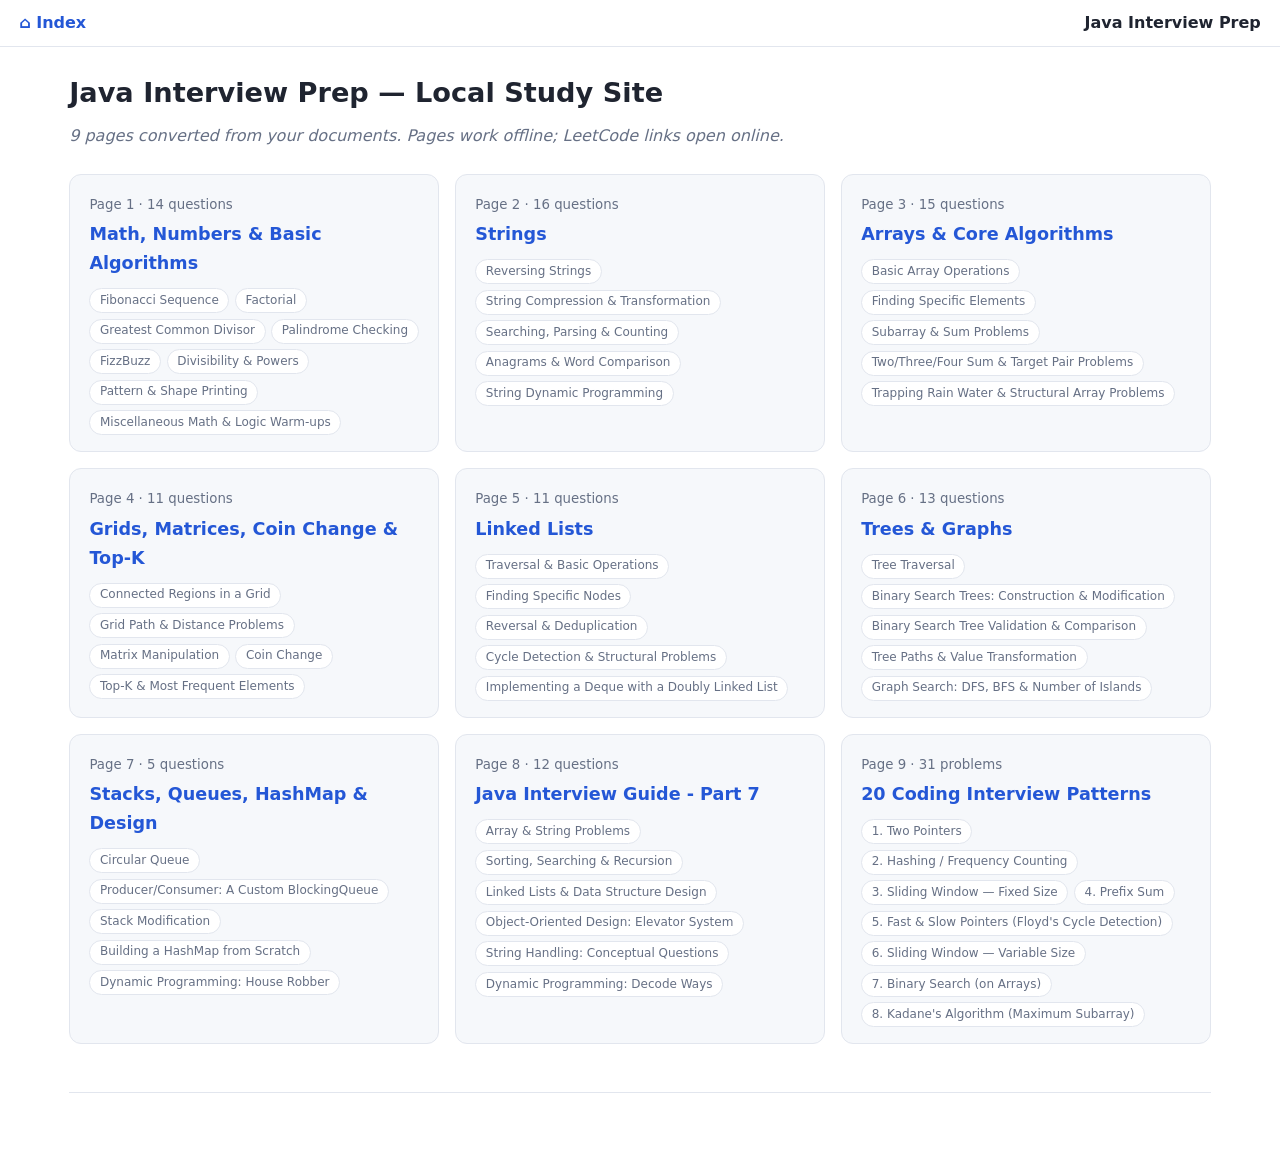
==== index.html @ 13a69d11 "Add files via upload" ====
<!DOCTYPE html><html lang="en"><head><meta charset="utf-8"><meta name="viewport" content="width=device-width,initial-scale=1"><title>Java Interview Prep</title><link rel="stylesheet" href="assets/style.css"></head><body>
<header class="top"><a href="index.html">&#8962; Index</a><span class="sp"></span><strong>Java Interview Prep</strong></header>
<div class="layout"><main><h1 class="title">Java Interview Prep &mdash; Local Study Site</h1><p class="sub">9 pages converted from your documents. Pages work offline; LeetCode links open online.</p>
<div class="grid"><a class="card" href="pages/01-math-numbers-basic-algorithms.html"><small>Page 1 &middot; 14 questions</small><h3>Math, Numbers &amp; Basic Algorithms</h3><div class="chips"><span>Fibonacci Sequence</span><span>Factorial</span><span>Greatest Common Divisor</span><span>Palindrome Checking</span><span>FizzBuzz</span><span>Divisibility &amp; Powers</span><span>Pattern &amp; Shape Printing</span><span>Miscellaneous Math &amp; Logic Warm-ups</span></div></a><a class="card" href="pages/02-strings.html"><small>Page 2 &middot; 16 questions</small><h3>Strings</h3><div class="chips"><span>Reversing Strings</span><span>String Compression &amp; Transformation</span><span>Searching, Parsing &amp; Counting</span><span>Anagrams &amp; Word Comparison</span><span>String Dynamic Programming</span></div></a><a class="card" href="pages/03-arrays-core-algorithms.html"><small>Page 3 &middot; 15 questions</small><h3>Arrays &amp; Core Algorithms</h3><div class="chips"><span>Basic Array Operations</span><span>Finding Specific Elements</span><span>Subarray &amp; Sum Problems</span><span>Two/Three/Four Sum &amp; Target Pair Problems</span><span>Trapping Rain Water &amp; Structural Array Problems</span></div></a><a class="card" href="pages/04-grids-matrices-coin-change-topk.html"><small>Page 4 &middot; 11 questions</small><h3>Grids, Matrices, Coin Change &amp; Top-K</h3><div class="chips"><span>Connected Regions in a Grid</span><span>Grid Path &amp; Distance Problems</span><span>Matrix Manipulation</span><span>Coin Change</span><span>Top-K &amp; Most Frequent Elements</span></div></a><a class="card" href="pages/05-linked-list.html"><small>Page 5 &middot; 11 questions</small><h3>Linked Lists</h3><div class="chips"><span>Traversal &amp; Basic Operations</span><span>Finding Specific Nodes</span><span>Reversal &amp; Deduplication</span><span>Cycle Detection &amp; Structural Problems</span><span>Implementing a Deque with a Doubly Linked List</span></div></a><a class="card" href="pages/06-trees-graphs.html"><small>Page 6 &middot; 13 questions</small><h3>Trees &amp; Graphs</h3><div class="chips"><span>Tree Traversal</span><span>Binary Search Trees: Construction &amp; Modification</span><span>Binary Search Tree Validation &amp; Comparison</span><span>Tree Paths &amp; Value Transformation</span><span>Graph Search: DFS, BFS &amp; Number of Islands</span></div></a><a class="card" href="pages/07-stacks-queues-hashmap-design.html"><small>Page 7 &middot; 5 questions</small><h3>Stacks, Queues, HashMap &amp; Design</h3><div class="chips"><span>Circular Queue</span><span>Producer/Consumer: A Custom BlockingQueue</span><span>Stack Modification</span><span>Building a HashMap from Scratch</span><span>Dynamic Programming: House Robber</span></div></a><a class="card" href="pages/08-java-interview-guide-part7.html"><small>Page 8 &middot; 12 questions</small><h3>Java Interview Guide - Part 7</h3><div class="chips"><span>Array &amp; String Problems</span><span>Sorting, Searching &amp; Recursion</span><span>Linked Lists &amp; Data Structure Design</span><span>Object-Oriented Design: Elevator System</span><span>String Handling: Conceptual Questions</span><span>Dynamic Programming: Decode Ways</span></div></a><a class="card" href="pages/09-leetcode-patterns.html"><small>Page 9 &middot; 31 problems</small><h3>20 Coding Interview Patterns</h3><div class="chips"><span>1. Two Pointers</span><span>2. Hashing / Frequency Counting</span><span>3. Sliding Window — Fixed Size</span><span>4. Prefix Sum</span><span>5. Fast &amp; Slow Pointers (Floyd&#x27;s Cycle Detection)</span><span>6. Sliding Window — Variable Size</span><span>7. Binary Search (on Arrays)</span><span>8. Kadane&#x27;s Algorithm (Maximum Subarray)</span></div></a></div><div class="pager"><span></span><span></span></div></main></div></body></html>
---- assets/style.css ----
:root{--bg:#fff;--fg:#1f2430;--mut:#667085;--acc:#2457d6;--card:#f6f8fb;--bd:#e2e6ee;--code:#f3f5f9;--k:#a626a4;--s:#2e7d32;--c:#8a919e;--n:#b45309;--t:#0b6bcb}
@media(prefers-color-scheme:dark){:root:not([data-theme=light]){--bg:#14171d;--fg:#e6e9ef;--mut:#9aa3b2;--acc:#7aa2ff;--card:#1b1f27;--bd:#2b313c;--code:#1a1e26;--k:#d68cf0;--s:#8fd694;--c:#7c8596;--n:#f0b36a;--t:#6cb6ff}}
*{box-sizing:border-box}html{scroll-behavior:smooth}body{margin:0;background:var(--bg);color:var(--fg);font:16px/1.65 system-ui,-apple-system,Segoe UI,Roboto,sans-serif}
a{color:var(--acc)}header.top{position:sticky;top:0;z-index:5;background:var(--bg);border-bottom:1px solid var(--bd);display:flex;gap:1rem;align-items:center;padding:.6rem 1.2rem}
header.top .sp{flex:1}header.top a{text-decoration:none;font-weight:600}
.layout{display:flex;gap:2rem;max-width:1180px;margin:0 auto;padding:1.5rem 1.2rem}nav.toc{width:250px;flex:none;position:sticky;top:4rem;align-self:flex-start;max-height:80vh;overflow:auto;font-size:.88rem}
nav.toc a{display:block;padding:.25rem 0;color:var(--mut);text-decoration:none}nav.toc a:hover{color:var(--acc)}main{min-width:0;flex:1}
h1{font-size:1.7rem;margin:2.2rem 0 .6rem;border-bottom:2px solid var(--bd);padding-bottom:.3rem}h1.title{margin-top:0;border:0}h2{font-size:1.25rem;margin:1.6rem 0 .5rem}h3{font-size:1.1rem;margin:1.6rem 0 .5rem}
.sub{color:var(--mut);font-style:italic;margin-top:-.4rem}p.question{background:var(--card);border-left:4px solid var(--acc);padding:.7rem 1rem;border-radius:6px;margin-top:2rem}
p.problem{border-left:3px solid var(--bd);padding-left:.9rem}p.complexity{color:var(--mut)}
pre{background:var(--code);border:1px solid var(--bd);border-radius:8px;padding:1rem;overflow-x:auto;font:13.5px/1.5 ui-monospace,Consolas,Menlo,monospace;tab-size:4}
code{font-family:ui-monospace,Consolas,Menlo,monospace;font-size:.92em}.k{color:var(--k)}.s{color:var(--s)}.c{color:var(--c);font-style:italic}.n{color:var(--n)}.t{color:var(--t)}
.callout{background:var(--card);border:1px solid var(--bd);border-radius:8px;padding:.7rem 1rem;margin:1rem 0}figure{margin:1rem 0;text-align:center}img{max-width:100%;height:auto;border-radius:8px;background:#fff}
.scroll{overflow-x:auto}table{border-collapse:collapse;width:100%}th,td{border:1px solid var(--bd);padding:.45rem .7rem;text-align:left;vertical-align:top}th{background:var(--card)}
.pager{display:flex;justify-content:space-between;gap:1rem;margin:3rem 0 1rem;padding-top:1rem;border-top:1px solid var(--bd)}
.grid{display:grid;grid-template-columns:repeat(auto-fill,minmax(300px,1fr));gap:1rem;margin:1.5rem 0}.card{display:block;background:var(--card);border:1px solid var(--bd);border-radius:12px;padding:1rem 1.2rem;text-decoration:none;color:inherit}
.card:hover{border-color:var(--acc)}.card h3{margin:.2rem 0 .4rem;color:var(--acc)}.card small{color:var(--mut)}.chips{display:flex;flex-wrap:wrap;gap:.35rem;margin-top:.6rem}.chips span{font-size:.75rem;background:var(--bg);border:1px solid var(--bd);border-radius:99px;padding:.1rem .6rem;color:var(--mut)}
a.lc{font-size:.78rem;font-weight:600;background:var(--bg);border:1px solid var(--bd);border-radius:99px;padding:.1rem .6rem;text-decoration:none;white-space:nowrap}.lcbar{display:inline-flex;flex-wrap:wrap;gap:.35rem;align-items:center;font-size:.8rem;font-weight:400;margin-top:.4rem}h3 .lcbar{margin:0 0 0 .5rem}details{background:var(--card);border:1px solid var(--bd);border-radius:8px;padding:.6rem 1rem}@media(max-width:820px){nav.toc{display:none}}
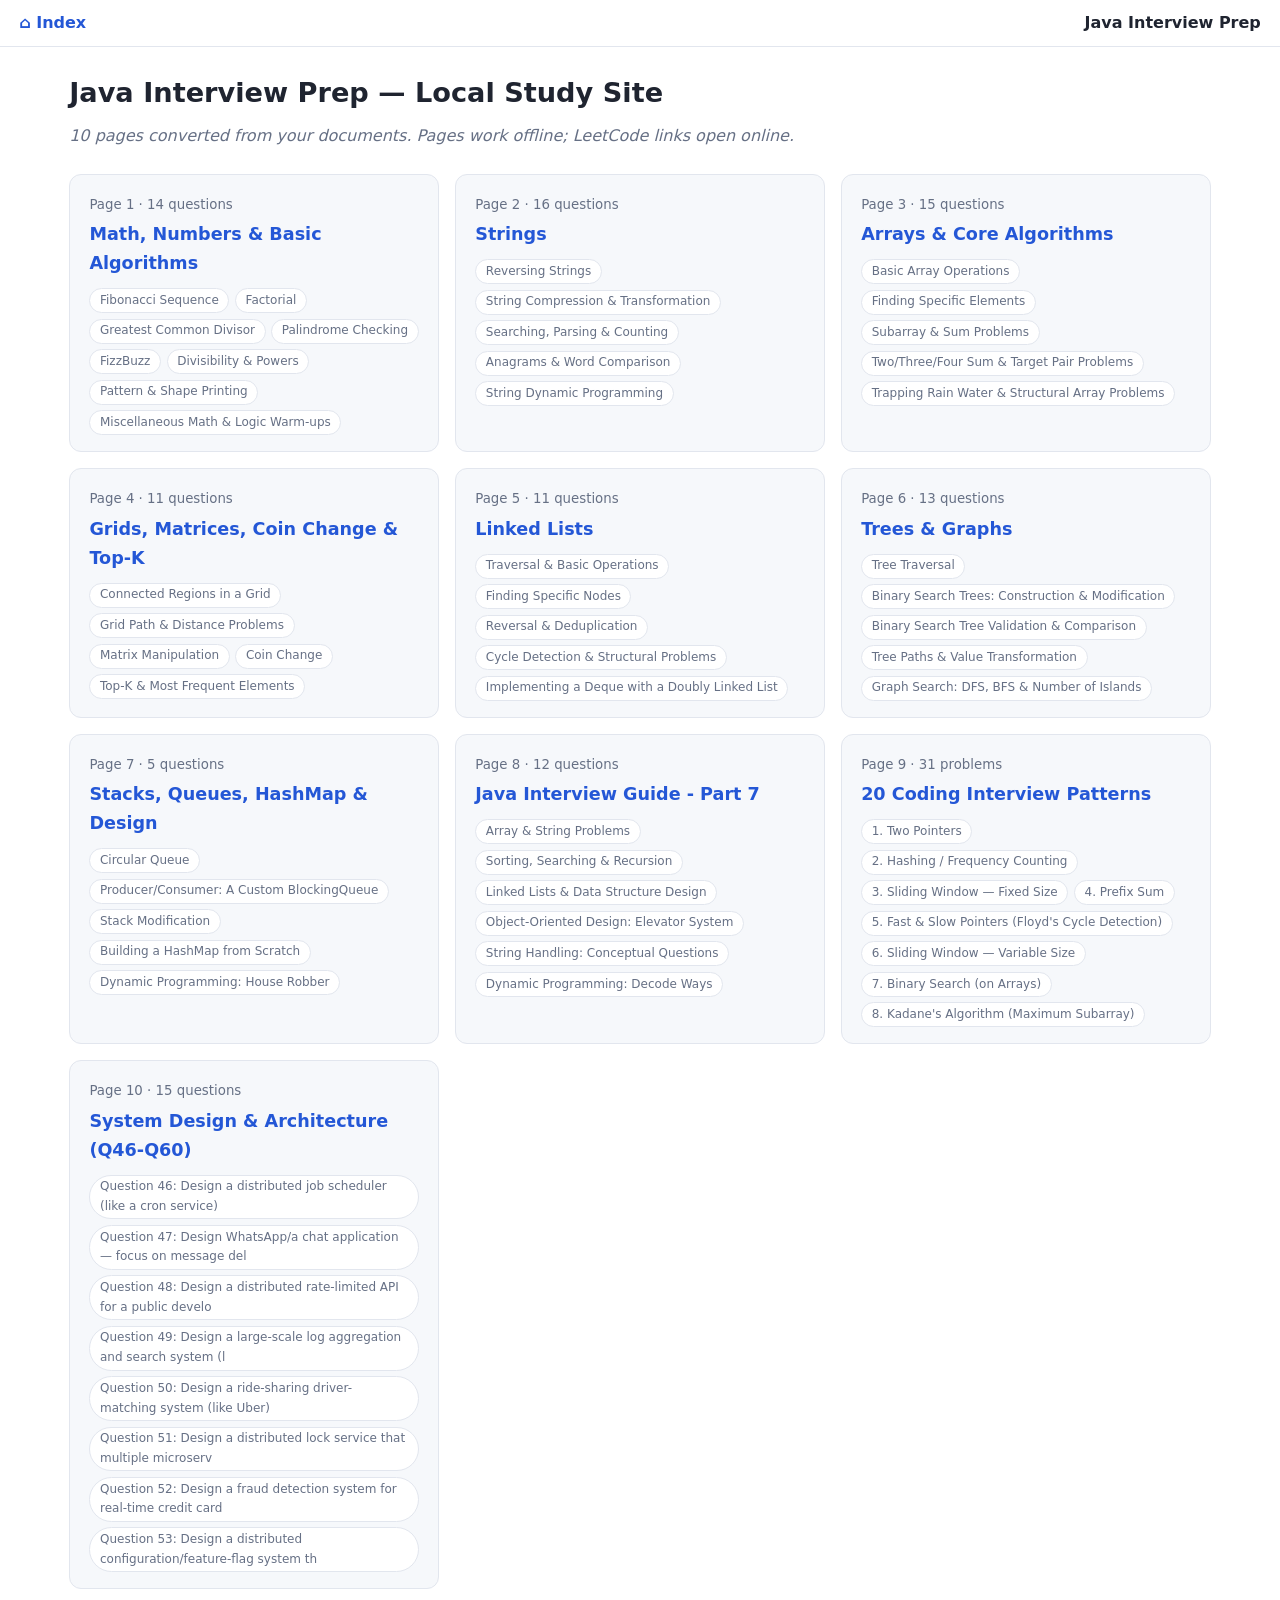
==== commit 4feb765e: "Add files via upload" ====
--- a/index.html
+++ b/index.html
@@ -1,4 +1,4 @@
 <!DOCTYPE html><html lang="en"><head><meta charset="utf-8"><meta name="viewport" content="width=device-width,initial-scale=1"><title>Java Interview Prep</title><link rel="stylesheet" href="assets/style.css"></head><body>
 <header class="top"><a href="index.html">&#8962; Index</a><span class="sp"></span><strong>Java Interview Prep</strong></header>
-<div class="layout"><main><h1 class="title">Java Interview Prep &mdash; Local Study Site</h1><p class="sub">9 pages converted from your documents. Pages work offline; LeetCode links open online.</p>
-<div class="grid"><a class="card" href="pages/01-math-numbers-basic-algorithms.html"><small>Page 1 &middot; 14 questions</small><h3>Math, Numbers &amp; Basic Algorithms</h3><div class="chips"><span>Fibonacci Sequence</span><span>Factorial</span><span>Greatest Common Divisor</span><span>Palindrome Checking</span><span>FizzBuzz</span><span>Divisibility &amp; Powers</span><span>Pattern &amp; Shape Printing</span><span>Miscellaneous Math &amp; Logic Warm-ups</span></div></a><a class="card" href="pages/02-strings.html"><small>Page 2 &middot; 16 questions</small><h3>Strings</h3><div class="chips"><span>Reversing Strings</span><span>String Compression &amp; Transformation</span><span>Searching, Parsing &amp; Counting</span><span>Anagrams &amp; Word Comparison</span><span>String Dynamic Programming</span></div></a><a class="card" href="pages/03-arrays-core-algorithms.html"><small>Page 3 &middot; 15 questions</small><h3>Arrays &amp; Core Algorithms</h3><div class="chips"><span>Basic Array Operations</span><span>Finding Specific Elements</span><span>Subarray &amp; Sum Problems</span><span>Two/Three/Four Sum &amp; Target Pair Problems</span><span>Trapping Rain Water &amp; Structural Array Problems</span></div></a><a class="card" href="pages/04-grids-matrices-coin-change-topk.html"><small>Page 4 &middot; 11 questions</small><h3>Grids, Matrices, Coin Change &amp; Top-K</h3><div class="chips"><span>Connected Regions in a Grid</span><span>Grid Path &amp; Distance Problems</span><span>Matrix Manipulation</span><span>Coin Change</span><span>Top-K &amp; Most Frequent Elements</span></div></a><a class="card" href="pages/05-linked-list.html"><small>Page 5 &middot; 11 questions</small><h3>Linked Lists</h3><div class="chips"><span>Traversal &amp; Basic Operations</span><span>Finding Specific Nodes</span><span>Reversal &amp; Deduplication</span><span>Cycle Detection &amp; Structural Problems</span><span>Implementing a Deque with a Doubly Linked List</span></div></a><a class="card" href="pages/06-trees-graphs.html"><small>Page 6 &middot; 13 questions</small><h3>Trees &amp; Graphs</h3><div class="chips"><span>Tree Traversal</span><span>Binary Search Trees: Construction &amp; Modification</span><span>Binary Search Tree Validation &amp; Comparison</span><span>Tree Paths &amp; Value Transformation</span><span>Graph Search: DFS, BFS &amp; Number of Islands</span></div></a><a class="card" href="pages/07-stacks-queues-hashmap-design.html"><small>Page 7 &middot; 5 questions</small><h3>Stacks, Queues, HashMap &amp; Design</h3><div class="chips"><span>Circular Queue</span><span>Producer/Consumer: A Custom BlockingQueue</span><span>Stack Modification</span><span>Building a HashMap from Scratch</span><span>Dynamic Programming: House Robber</span></div></a><a class="card" href="pages/08-java-interview-guide-part7.html"><small>Page 8 &middot; 12 questions</small><h3>Java Interview Guide - Part 7</h3><div class="chips"><span>Array &amp; String Problems</span><span>Sorting, Searching &amp; Recursion</span><span>Linked Lists &amp; Data Structure Design</span><span>Object-Oriented Design: Elevator System</span><span>String Handling: Conceptual Questions</span><span>Dynamic Programming: Decode Ways</span></div></a><a class="card" href="pages/09-leetcode-patterns.html"><small>Page 9 &middot; 31 problems</small><h3>20 Coding Interview Patterns</h3><div class="chips"><span>1. Two Pointers</span><span>2. Hashing / Frequency Counting</span><span>3. Sliding Window — Fixed Size</span><span>4. Prefix Sum</span><span>5. Fast &amp; Slow Pointers (Floyd&#x27;s Cycle Detection)</span><span>6. Sliding Window — Variable Size</span><span>7. Binary Search (on Arrays)</span><span>8. Kadane&#x27;s Algorithm (Maximum Subarray)</span></div></a></div><div class="pager"><span></span><span></span></div></main></div></body></html>+<div class="layout"><main><h1 class="title">Java Interview Prep &mdash; Local Study Site</h1><p class="sub">10 pages converted from your documents. Pages work offline; LeetCode links open online.</p>
+<div class="grid"><a class="card" href="pages/01-math-numbers-basic-algorithms.html"><small>Page 1 &middot; 14 questions</small><h3>Math, Numbers &amp; Basic Algorithms</h3><div class="chips"><span>Fibonacci Sequence</span><span>Factorial</span><span>Greatest Common Divisor</span><span>Palindrome Checking</span><span>FizzBuzz</span><span>Divisibility &amp; Powers</span><span>Pattern &amp; Shape Printing</span><span>Miscellaneous Math &amp; Logic Warm-ups</span></div></a><a class="card" href="pages/02-strings.html"><small>Page 2 &middot; 16 questions</small><h3>Strings</h3><div class="chips"><span>Reversing Strings</span><span>String Compression &amp; Transformation</span><span>Searching, Parsing &amp; Counting</span><span>Anagrams &amp; Word Comparison</span><span>String Dynamic Programming</span></div></a><a class="card" href="pages/03-arrays-core-algorithms.html"><small>Page 3 &middot; 15 questions</small><h3>Arrays &amp; Core Algorithms</h3><div class="chips"><span>Basic Array Operations</span><span>Finding Specific Elements</span><span>Subarray &amp; Sum Problems</span><span>Two/Three/Four Sum &amp; Target Pair Problems</span><span>Trapping Rain Water &amp; Structural Array Problems</span></div></a><a class="card" href="pages/04-grids-matrices-coin-change-topk.html"><small>Page 4 &middot; 11 questions</small><h3>Grids, Matrices, Coin Change &amp; Top-K</h3><div class="chips"><span>Connected Regions in a Grid</span><span>Grid Path &amp; Distance Problems</span><span>Matrix Manipulation</span><span>Coin Change</span><span>Top-K &amp; Most Frequent Elements</span></div></a><a class="card" href="pages/05-linked-list.html"><small>Page 5 &middot; 11 questions</small><h3>Linked Lists</h3><div class="chips"><span>Traversal &amp; Basic Operations</span><span>Finding Specific Nodes</span><span>Reversal &amp; Deduplication</span><span>Cycle Detection &amp; Structural Problems</span><span>Implementing a Deque with a Doubly Linked List</span></div></a><a class="card" href="pages/06-trees-graphs.html"><small>Page 6 &middot; 13 questions</small><h3>Trees &amp; Graphs</h3><div class="chips"><span>Tree Traversal</span><span>Binary Search Trees: Construction &amp; Modification</span><span>Binary Search Tree Validation &amp; Comparison</span><span>Tree Paths &amp; Value Transformation</span><span>Graph Search: DFS, BFS &amp; Number of Islands</span></div></a><a class="card" href="pages/07-stacks-queues-hashmap-design.html"><small>Page 7 &middot; 5 questions</small><h3>Stacks, Queues, HashMap &amp; Design</h3><div class="chips"><span>Circular Queue</span><span>Producer/Consumer: A Custom BlockingQueue</span><span>Stack Modification</span><span>Building a HashMap from Scratch</span><span>Dynamic Programming: House Robber</span></div></a><a class="card" href="pages/08-java-interview-guide-part7.html"><small>Page 8 &middot; 12 questions</small><h3>Java Interview Guide - Part 7</h3><div class="chips"><span>Array &amp; String Problems</span><span>Sorting, Searching &amp; Recursion</span><span>Linked Lists &amp; Data Structure Design</span><span>Object-Oriented Design: Elevator System</span><span>String Handling: Conceptual Questions</span><span>Dynamic Programming: Decode Ways</span></div></a><a class="card" href="pages/09-leetcode-patterns.html"><small>Page 9 &middot; 31 problems</small><h3>20 Coding Interview Patterns</h3><div class="chips"><span>1. Two Pointers</span><span>2. Hashing / Frequency Counting</span><span>3. Sliding Window — Fixed Size</span><span>4. Prefix Sum</span><span>5. Fast &amp; Slow Pointers (Floyd&#x27;s Cycle Detection)</span><span>6. Sliding Window — Variable Size</span><span>7. Binary Search (on Arrays)</span><span>8. Kadane&#x27;s Algorithm (Maximum Subarray)</span></div></a><a class="card" href="pages/10-system-design-extended.html"><small>Page 10 &middot; 15 questions</small><h3>System Design &amp; Architecture (Q46-Q60)</h3><div class="chips"><span>Question 46: Design a distributed job scheduler (like a cron service) </span><span>Question 47: Design WhatsApp/a chat application — focus on message del</span><span>Question 48: Design a distributed rate-limited API for a public develo</span><span>Question 49: Design a large-scale log aggregation and search system (l</span><span>Question 50: Design a ride-sharing driver-matching system (like Uber) </span><span>Question 51: Design a distributed lock service that multiple microserv</span><span>Question 52: Design a fraud detection system for real-time credit card</span><span>Question 53: Design a distributed configuration/feature-flag system th</span></div></a></div><div class="pager"><span></span><span></span></div></main></div></body></html>
